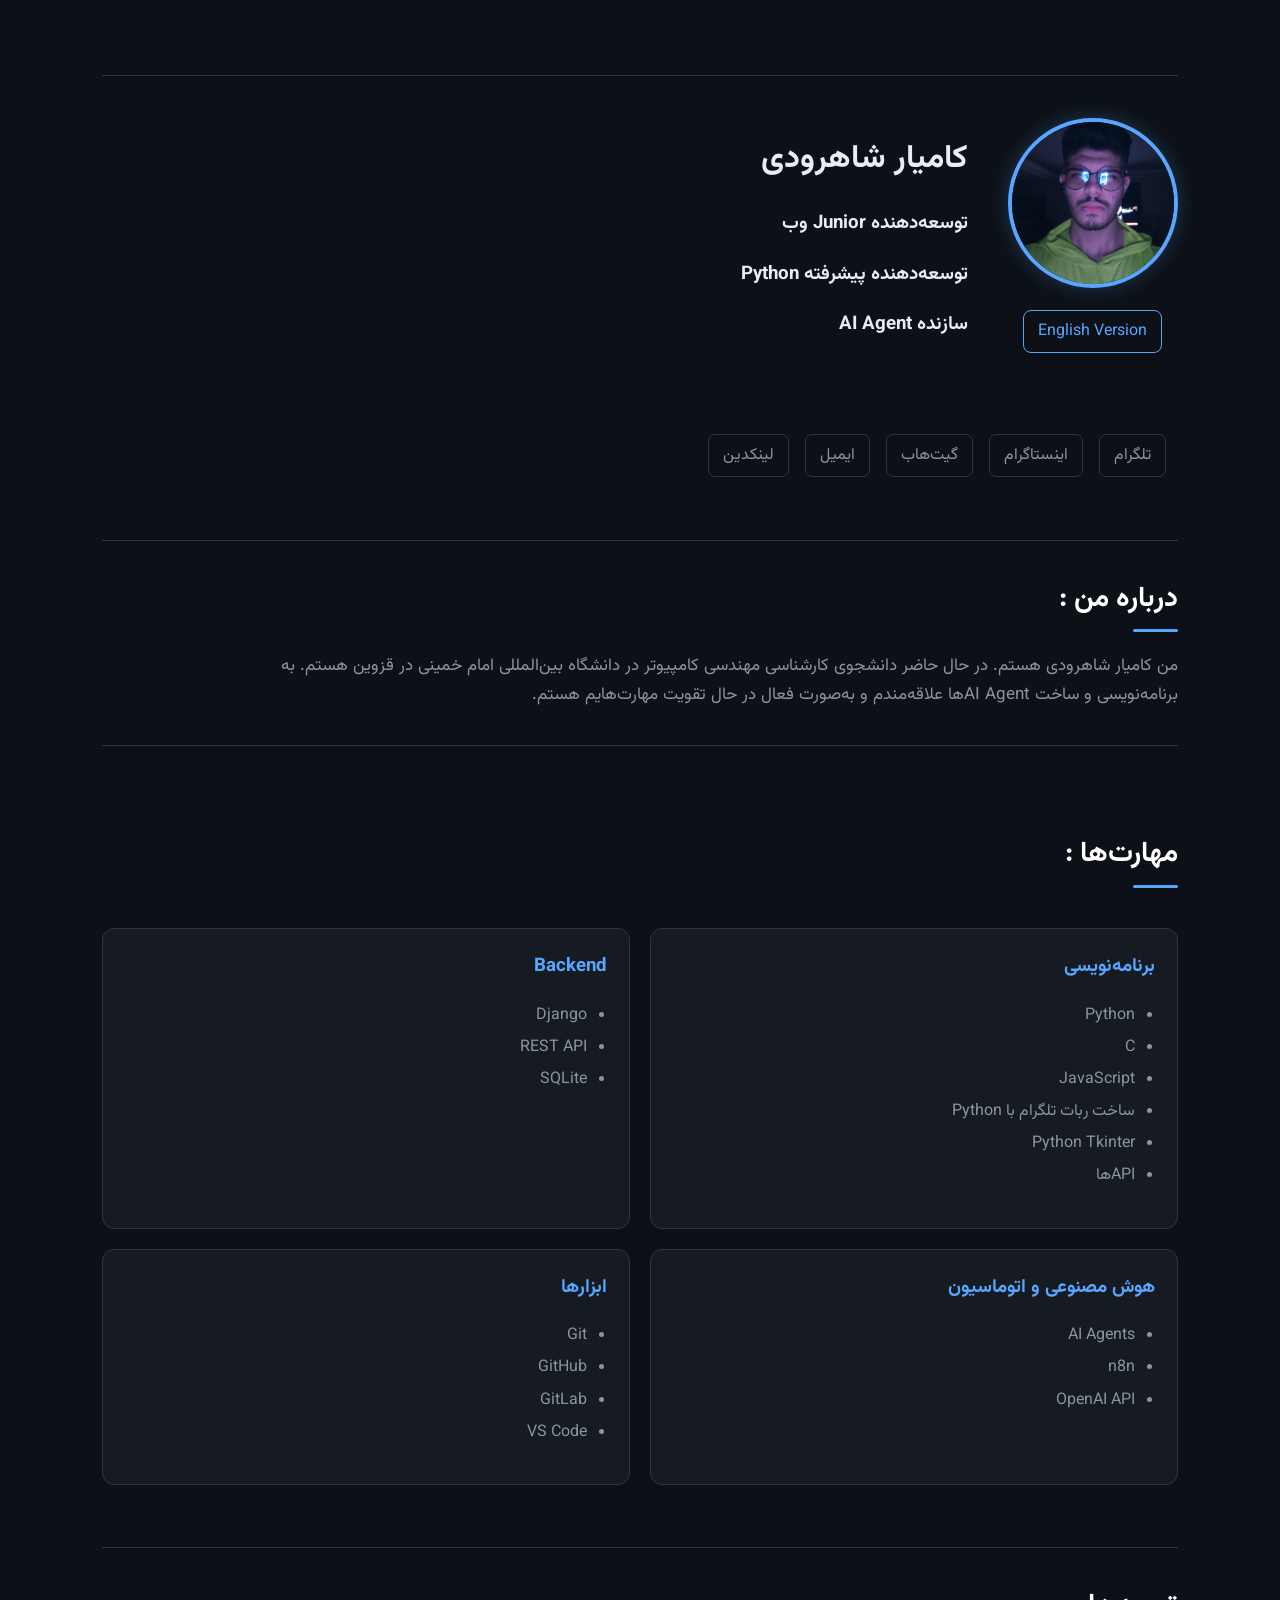
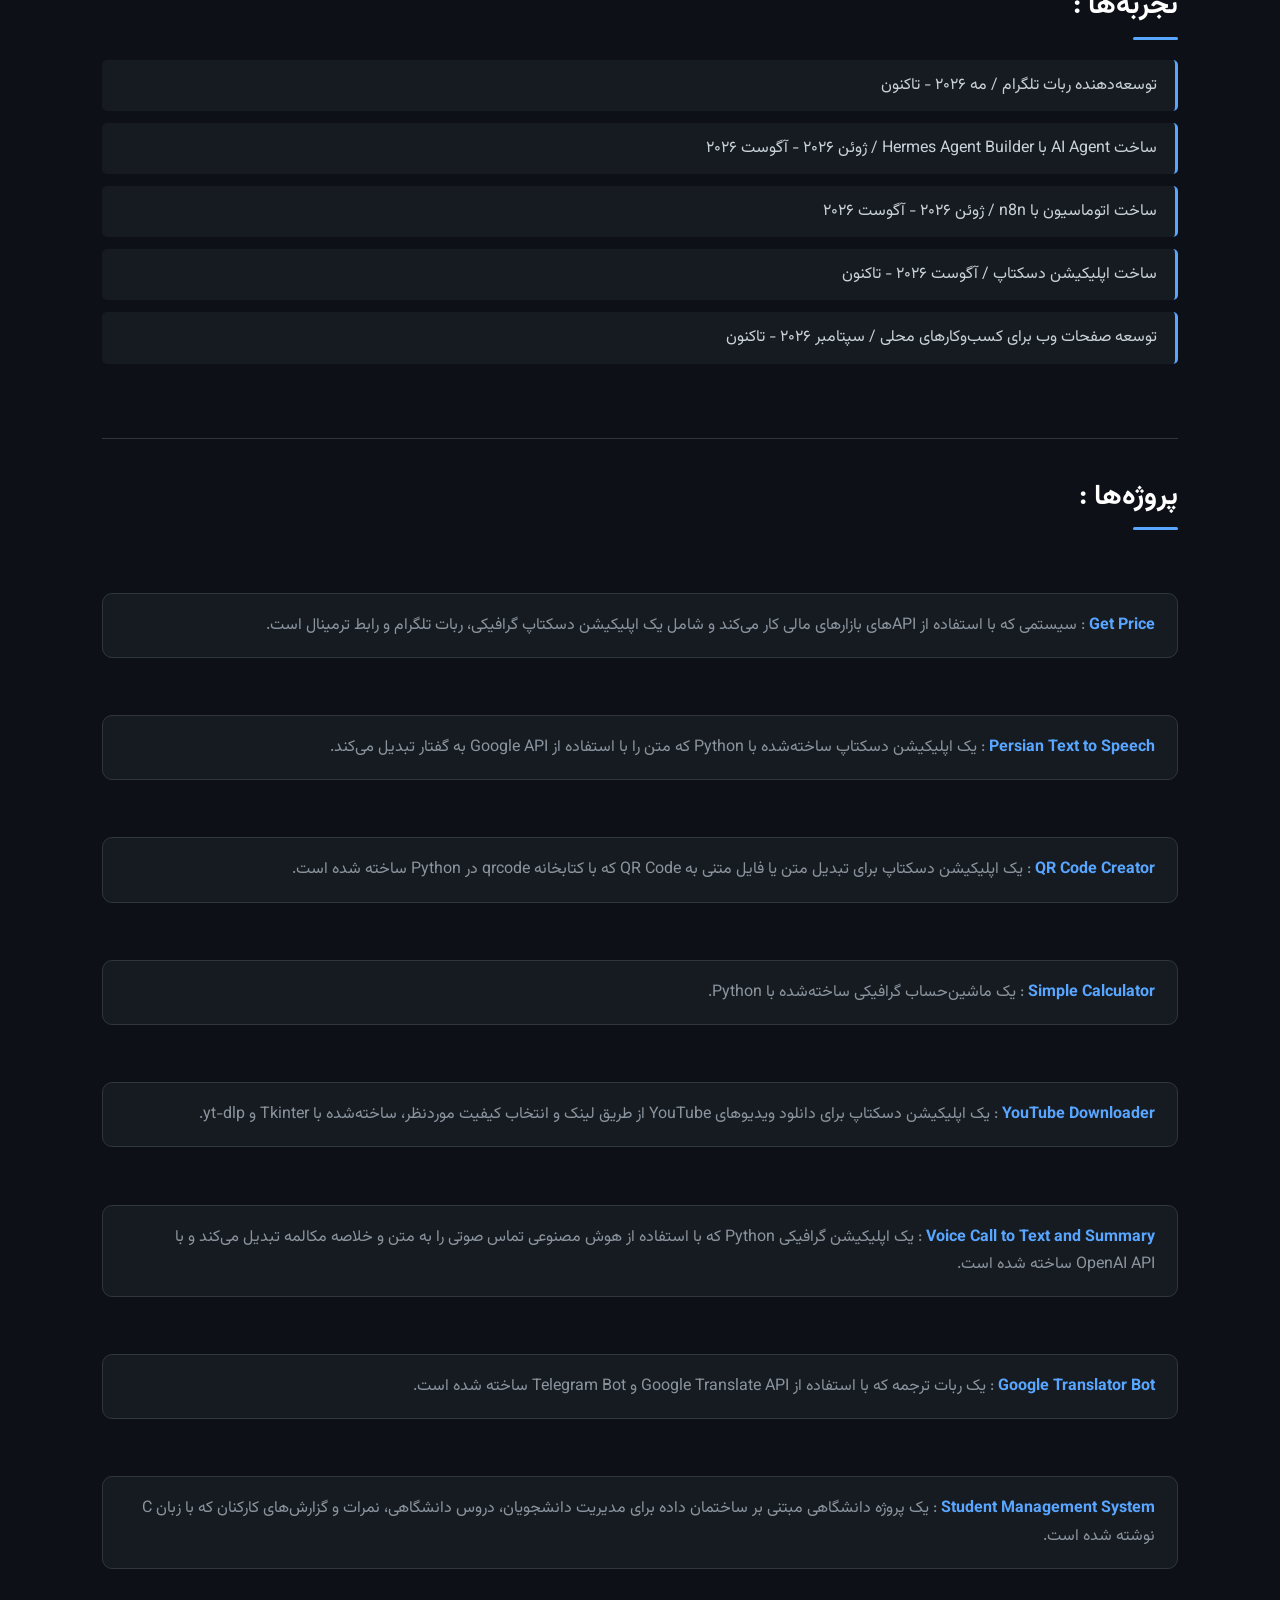
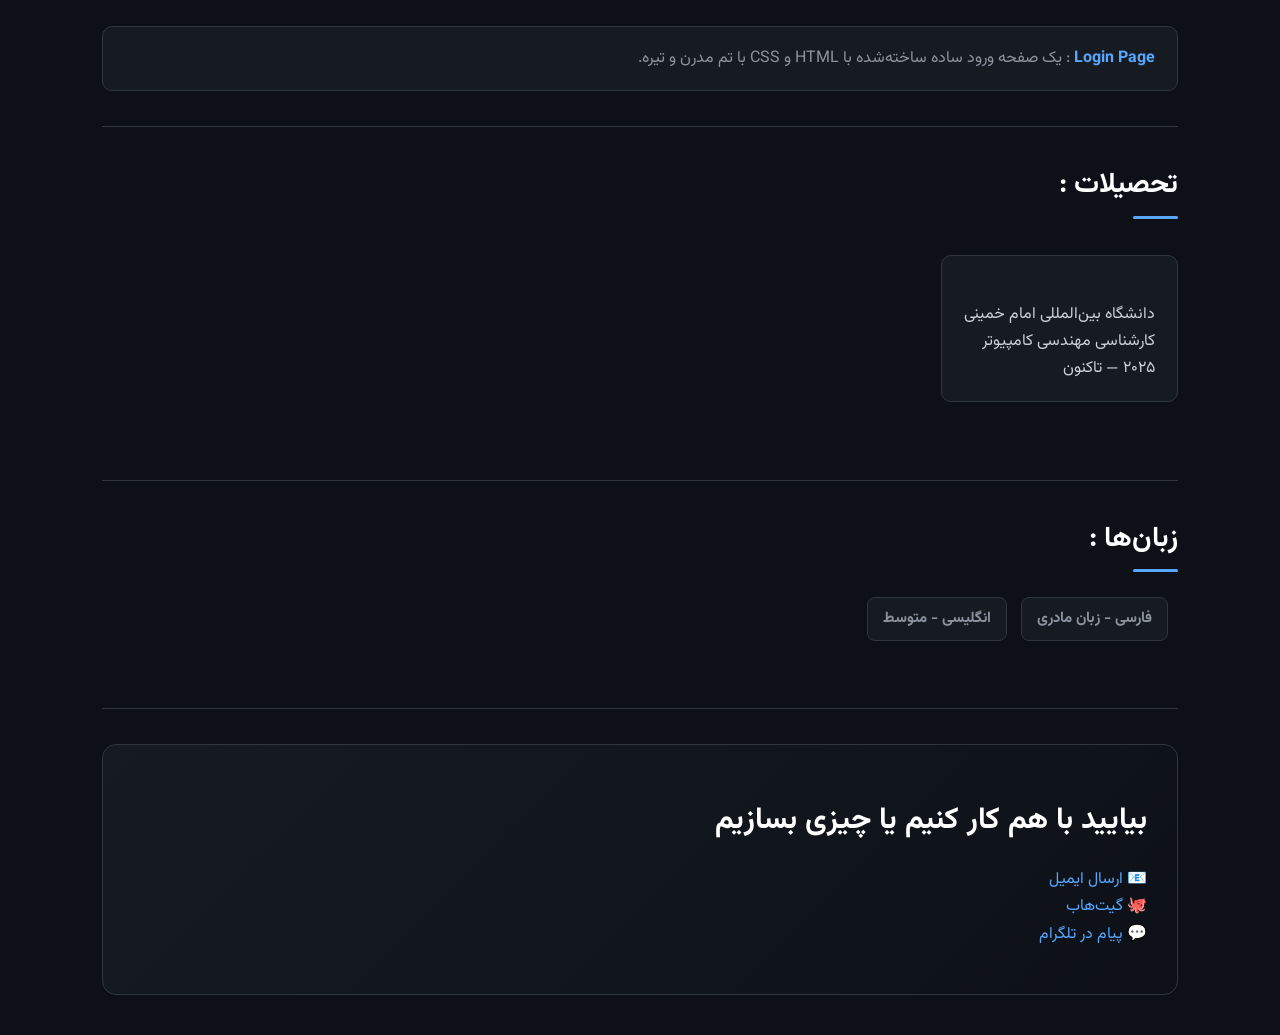
==== persian.html @ fa803564 "persian version and font added" ====
<!DOCTYPE html>
<html lang="fa" dir="rtl">

<head>
    <meta charset="UTF-8">
    <meta name="viewport" content="width=device-width, initial-scale=1.0">
    <link rel="stylesheet" href="./style/style.css">
    <link rel="stylesheet" href="./style/persian-style.css">
    <title>رزومه کامیار شاهرودی</title>
</head>

<body>
    <hr>

    <div class="profile-header">

        <div class="profile-info">
            <h1>کامیار شاهرودی</h1>
            <h3>توسعه‌دهنده Junior وب</h3>
            <h3>توسعه‌دهنده پیشرفته Python</h3>
            <h3>سازنده AI Agent</h3>
        </div>

        <div class="profile-photo">
            <img src="./images/profile.jpg" alt="کامیار شاهرودی" class="profile-image">
            <a href="./index.html" class="language-btn">English Version</a>
        </div>

    </div>

    <br><br>

    <div class="links">
        <a href="https://t.me/KamyJooon" target="_blank">تلگرام</a>
        <a href="https://www.instagram.com/kamyarr166" target="_blank">اینستاگرام</a>
        <a href="https://github.com/kamyarshah-11" target="_blank">گیت‌هاب</a>
        <a href="mailto:kshahroudi97@gmail.com" target="_blank">ایمیل</a>
        <a href="https://t.me/KamyJooon" target="_blank">لینکدین</a>
    </div>

    <br>
    <hr>

    <div class="t-meabou">
        <h2>درباره من :</h2>
        <p>
            من کامیار شاهرودی هستم. در حال حاضر دانشجوی کارشناسی مهندسی کامپیوتر
            در دانشگاه بین‌المللی امام خمینی در قزوین هستم. به برنامه‌نویسی و ساخت
            AI Agentها علاقه‌مندم و به‌صورت فعال در حال تقویت مهارت‌هایم هستم.
        </p>
    </div>

    <hr>
    <br>

    <div class="skills">
        <h2>مهارت‌ها :</h2>

        <div class="skill">
            <h3>برنامه‌نویسی</h3>
            <ul>
                <li>Python</li>
                <li>C</li>
                <li>JavaScript</li>
                <li>ساخت ربات تلگرام با Python</li>
                <li>Python Tkinter</li>
                <li>APIها</li>
            </ul>
        </div>

        <div class="skill">
            <h3>Backend</h3>
            <ul>
                <li>Django</li>
                <li>REST API</li>
                <li>SQLite</li>
            </ul>
        </div>

        <div class="skill">
            <h3>هوش مصنوعی و اتوماسیون</h3>
            <ul>
                <li>AI Agents</li>
                <li>n8n</li>
                <li>OpenAI API</li>
            </ul>
        </div>

        <div class="skill">
            <h3>ابزارها</h3>
            <ul>
                <li>Git</li>
                <li>GitHub</li>
                <li>GitLab</li>
                <li>VS Code</li>
            </ul>
        </div>
    </div>

    <br>
    <hr>

    <div class="experiences">
        <h2>تجربه‌ها :</h2>
        <p>توسعه‌دهنده ربات تلگرام / مه ۲۰۲۶ - تاکنون</p>
        <p>ساخت AI Agent با Hermes Agent Builder / ژوئن ۲۰۲۶ - آگوست ۲۰۲۶</p>
        <p>ساخت اتوماسیون با n8n / ژوئن ۲۰۲۶ - آگوست ۲۰۲۶</p>
        <p>ساخت اپلیکیشن دسکتاپ / آگوست ۲۰۲۶ - تاکنون</p>
        <p>توسعه صفحات وب برای کسب‌وکارهای محلی / سپتامبر ۲۰۲۶ - تاکنون</p>
    </div>

    <br>
    <hr>

    <div class="projects">
        <h2>پروژه‌ها :</h2>
        <br>

        <div class="project">
            <p>
                <a href="https://github.com/kamyarshah-11/get-price-telegram-bot" target="_blank">Get Price</a> :
                سیستمی که با استفاده از APIهای بازارهای مالی کار می‌کند و شامل
                یک اپلیکیشن دسکتاپ گرافیکی، ربات تلگرام و رابط ترمینال است.
            </p>
        </div>

        <br>

        <div class="project">
            <p>
                <a href="https://github.com/kamyarshah-11/persian-tts" target="_blank">Persian Text to Speech</a> :
                یک اپلیکیشن دسکتاپ ساخته‌شده با Python که متن را با استفاده از
                Google API به گفتار تبدیل می‌کند.
            </p>
        </div>

        <br>

        <div class="project">
            <p>
                <a href="https://github.com/kamyarshah-11/QR-code-creator" target="_blank">QR Code Creator</a> :
                یک اپلیکیشن دسکتاپ برای تبدیل متن یا فایل متنی به QR Code که با
                کتابخانه qrcode در Python ساخته شده است.
            </p>
        </div>

        <br>

        <div class="project">
            <p>
                <a href="https://github.com/kamyarshah-11/Kamyar-Calculator" target="_blank">Simple Calculator</a> :
                یک ماشین‌حساب گرافیکی ساخته‌شده با Python.
            </p>
        </div>

        <br>

        <div class="project">
            <p>
                <a href="https://github.com/kamyarshah-11/YouTube-Downloader" target="_blank">YouTube Downloader</a> :
                یک اپلیکیشن دسکتاپ برای دانلود ویدیوهای YouTube از طریق لینک و
                انتخاب کیفیت موردنظر، ساخته‌شده با Tkinter و yt-dlp.
            </p>
        </div>

        <br>

        <div class="project">
            <p>
                <a href="https://github.com/kamyarshah-11/voice-call-to-text" target="_blank">Voice Call to Text and
                    Summary</a> :
                یک اپلیکیشن گرافیکی Python که با استفاده از هوش مصنوعی تماس صوتی
                را به متن و خلاصه مکالمه تبدیل می‌کند و با OpenAI API ساخته شده است.
            </p>
        </div>

        <br>

        <div class="project">
            <p>
                <a href="https://github.com/kamyarshah-11/google-translator-bot" target="_blank">Google Translator
                    Bot</a> :
                یک ربات ترجمه که با استفاده از Google Translate API و Telegram Bot ساخته شده است.
            </p>
        </div>

        <br>

        <div class="project">
            <p>
                <a href="https://github.com/kamyarshah-11/final-project" target="_blank">Student Management System</a> :
                یک پروژه دانشگاهی مبتنی بر ساختمان داده برای مدیریت دانشجویان،
                دروس دانشگاهی، نمرات و گزارش‌های کارکنان که با زبان C نوشته شده است.
            </p>
        </div>

        <br>

        <div class="project">
            <p>
                <a href="https://github.com/kamyarshah-11/login-page" target="_blank">Login Page</a> :
                یک صفحه ورود ساده ساخته‌شده با HTML و CSS با تم مدرن و تیره.
            </p>
        </div>
    </div>

    <hr>

    <div class="education">
        <h2>تحصیلات :</h2>
        <p>
            دانشگاه بین‌المللی امام خمینی
            کارشناسی مهندسی کامپیوتر
            ۲۰۲۵ — تاکنون
        </p>
    </div>

    <br>
    <hr>

    <div class="lang">
        <h2>زبان‌ها :</h2>
        <h3>فارسی - زبان مادری</h3>
        <h3>انگلیسی - متوسط</h3>
    </div>

    <br>
    <hr>

    <div class="contact">
        <h1>بیایید با هم کار کنیم یا چیزی بسازیم</h1>
        <p>
            📧 <a href="mailto:kshahroudi97@gmail.com" target="_blank">ارسال ایمیل</a>
            <br>
            🐙 <a href="https://github.com/kamyarshah-11" target="_blank">گیت‌هاب</a>
            <br>
            💬 <a href="https://t.me/KamyJooon" target="_blank">پیام در تلگرام</a>
        </p>
    </div>

</body>

</html>
---- style/style.css ----
/* =========================
   General
========================= */

@font-face {
  font-family: "Vazirmatn";
  src: url("../fonts/Vazirmatn-VariableFont_wght.ttf") format("truetype");
  font-weight: 100 900;
  font-style: normal;
}

* {
  box-sizing: border-box;
}

html {
  scroll-behavior: smooth;
}

body {
  margin: 0;
  padding: 40px 8%;
  background: #0d1117;
  color: #e6edf3;
  font-family: Arial, sans-serif;
  line-height: 1.7;
}

/* =========================
   Main separators
========================= */

hr {
  border: none;
  height: 1px;
  background: #30363d;
  margin: 35px 0;
}

/* =========================
   Head / Introduction
========================= */

body > h1 {
  font-size: 48px;
  margin-bottom: 5px;
  color: #ffffff;
  letter-spacing: -1px;
}

.profile-header {
  display: flex;
  align-items: center;
  justify-content: space-between;
  gap: 40px;
}

.profile-info {
  flex: 1;
}

.profile-image {
  width: 170px;
  height: 170px;

  border-radius: 50%;

  object-fit: cover;

  border: 4px solid #58a6ff;

  box-shadow: 0 0 20px rgba(88, 166, 255, 0.25);

  order: 2;
}

body > h3 {
  display: inline-block;
  margin: 5px 10px 5px 0;
  padding: 7px 14px;
  border: 1px solid #30363d;
  border-radius: 8px;
  color: #58a6ff;
  background: #161b22;
  font-size: 15px;
}

/* =========================
   Links
========================= */

.links {
  margin-top: 20px;
}

.links a {
  display: inline-block;
  margin-right: 12px;
  padding: 7px 14px;
  color: #8b949e;
  text-decoration: none;
  border: 1px solid #30363d;
  border-radius: 7px;
  transition: 0.25s;
}

.links a:hover {
  color: #58a6ff;
  border-color: #58a6ff;
  background: #161b22;
  transform: translateY(-2px);
}

/* =========================
   Section titles
========================= */

h2 {
  color: #ffffff;
  font-size: 28px;
  margin-bottom: 20px;
}

h2::after {
  content: "";
  display: block;
  width: 45px;
  height: 3px;
  background: #58a6ff;
  margin-top: 6px;
  border-radius: 10px;
}

/* =========================
   About Me
========================= */

.t-meabou {
  max-width: 900px;
}

.t-meabou p {
  color: #8b949e;
  font-size: 17px;
}

/* =========================
   Skills
========================= */

.skills {
  display: grid;
  grid-template-columns: repeat(2, 1fr);
  gap: 20px;
}

.skills > h2 {
  grid-column: 1 / -1;
}

.skill {
  padding: 22px;
  background: #161b22;
  border: 1px solid #30363d;
  border-radius: 12px;
  transition: 0.25s;
}

.skill:hover {
  border-color: #58a6ff;
  transform: translateY(-4px);
}

.skill h3 {
  color: #58a6ff;
  margin-top: 0;
}

.skill ul {
  padding-left: 20px;
  color: #8b949e;
}

.skill li {
  margin: 5px 0;
}

/* =========================
   Experiences
========================= */

.experiences p {
  margin: 12px 0;
  padding: 12px 18px;
  background: #161b22;
  border-left: 3px solid #58a6ff;
  border-radius: 5px;
  color: #c9d1d9;
}

/* =========================
   Projects
========================= */

.projects {
  display: block;
}

.project {
  padding: 18px 22px;
  margin: 15px 0;
  background: #161b22;
  border: 1px solid #30363d;
  border-radius: 10px;
  transition: 0.25s;
}

.project:hover {
  border-color: #58a6ff;
  transform: translateX(5px);
}

.project p {
  margin: 0;
  color: #8b949e;
}

.project a {
  color: #58a6ff;
  font-weight: bold;
  text-decoration: none;
}

.project a:hover {
  text-decoration: underline;
}

/* =========================
   Education
========================= */

.education p {
  display: inline-block;
  padding: 18px 22px;
  background: #161b22;
  border: 1px solid #30363d;
  border-radius: 10px;
  color: #c9d1d9;
  white-space: pre-line;
}

/* =========================
   Languages
========================= */

.lang h3 {
  display: inline-block;
  margin: 5px 10px 5px 0;
  padding: 8px 15px;
  background: #161b22;
  border: 1px solid #30363d;
  border-radius: 8px;
  color: #8b949e;
  font-size: 15px;
}

/* =========================
   Contact
========================= */

.contact {
  margin-top: 20px;
  padding: 30px;
  background: linear-gradient(135deg, #161b22, #0d1117);
  border: 1px solid #30363d;
  border-radius: 14px;
}

.contact h1 {
  color: #ffffff;
  font-size: 30px;
}

.contact a {
  color: #58a6ff;
  text-decoration: none;
}

.contact a:hover {
  text-decoration: underline;
}

.language-btn {
  display: block;
  width: fit-content;
  margin: 12px auto 0;
  padding: 7px 14px;
  color: #58a6ff;
  text-decoration: none;
  border: 1px solid #58a6ff;
  border-radius: 8px;
  transition: 0.25s;
  direction: rtl;
  font-family: "Vazirmatn", Arial, sans-serif;
}

.language-btn:hover {
  background: #58a6ff;
  color: #0d1117;
}

/* =========================
   Responsive
========================= */

@media (max-width: 700px) {
  body {
    padding: 25px 5%;
  }

  body > h1 {
    font-size: 36px;
  }

  .skills {
    grid-template-columns: 1fr;
  }

  .skills > h2 {
    grid-column: auto;
  }

  body > h3 {
    display: block;
    width: fit-content;
  }

  .links a {
    margin-bottom: 8px;
  }

  .contact h1 {
    font-size: 24px;
  }
}
---- style/persian-style.css ----
@font-face {
    font-family: "Vazirmatn";
    src: url("../fonts/Vazirmatn-VariableFont_wght.ttf") format("truetype");
    font-weight: 100 900;
    font-style: normal;
}

html,
body {
    font-family: "Vazirmatn", Arial, sans-serif;
}

body {
    direction: rtl;
}

.profile-header {
    direction: ltr;
}

.profile-info {
    direction: rtl;
    text-align: right;
}

.profile-photo {
    direction: ltr;
}

.links {
    text-align: right;
}

.t-meabou,
.skills,
.experiences,
.projects,
.education,
.lang,
.contact {
    direction: rtl;
    text-align: right;
}

.skill {
    text-align: right;
}

.skill ul {
    padding-left: 0;
    padding-right: 20px;
}

.experiences p {
    border-left: none;
    border-right: 3px solid #58a6ff;
}

.project {
    text-align: right;
}

.education p {
    white-space: pre-line;
}

.language-btn {
    display: block;
    width: fit-content;
    margin: 12px auto 0;
    padding: 7px 14px;
    color: #58a6ff;
    text-decoration: none;
    border: 1px solid #58a6ff;
    border-radius: 8px;
    transition: 0.25s;
    direction: rtl;
}

.language-btn:hover {
    background: #58a6ff;
    color: #0d1117;
}

@media (max-width: 700px) {
    .profile-header {
        direction: ltr;
    }

    .profile-info {
        direction: rtl;
    }
}
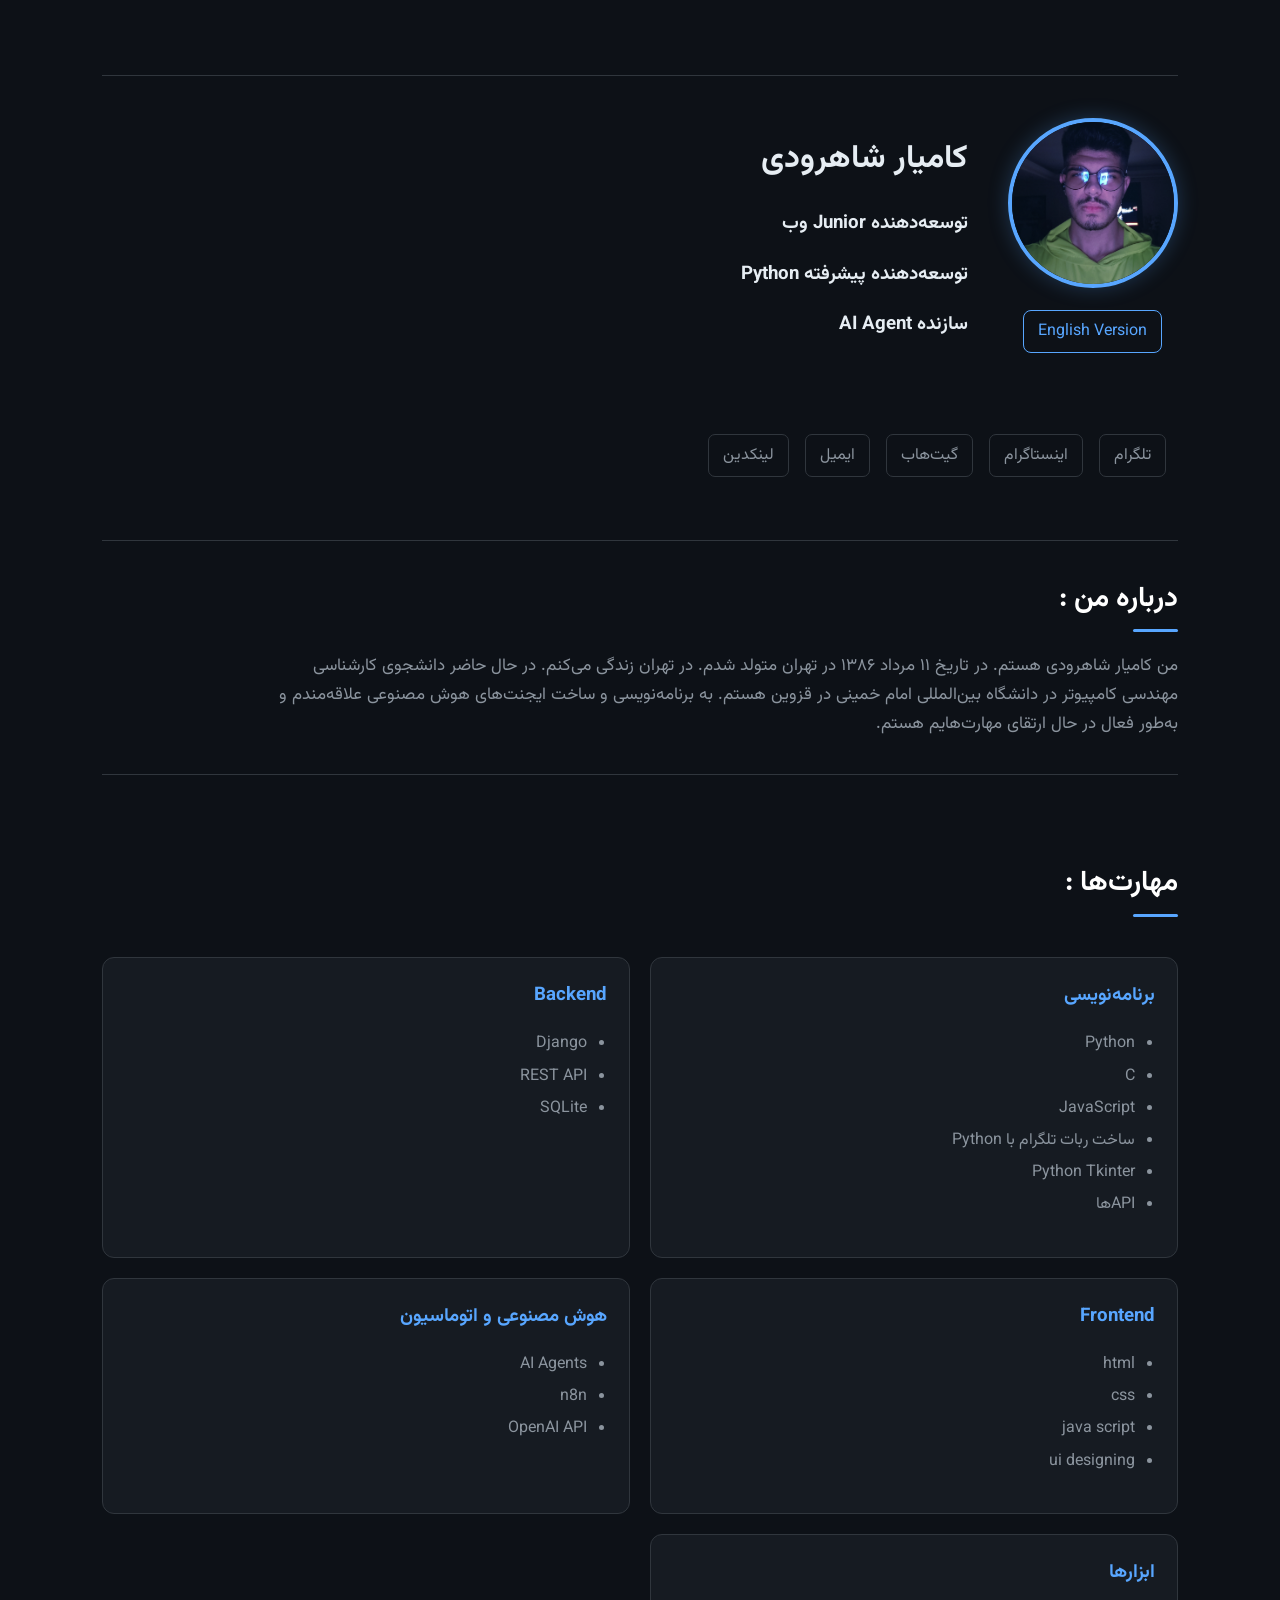
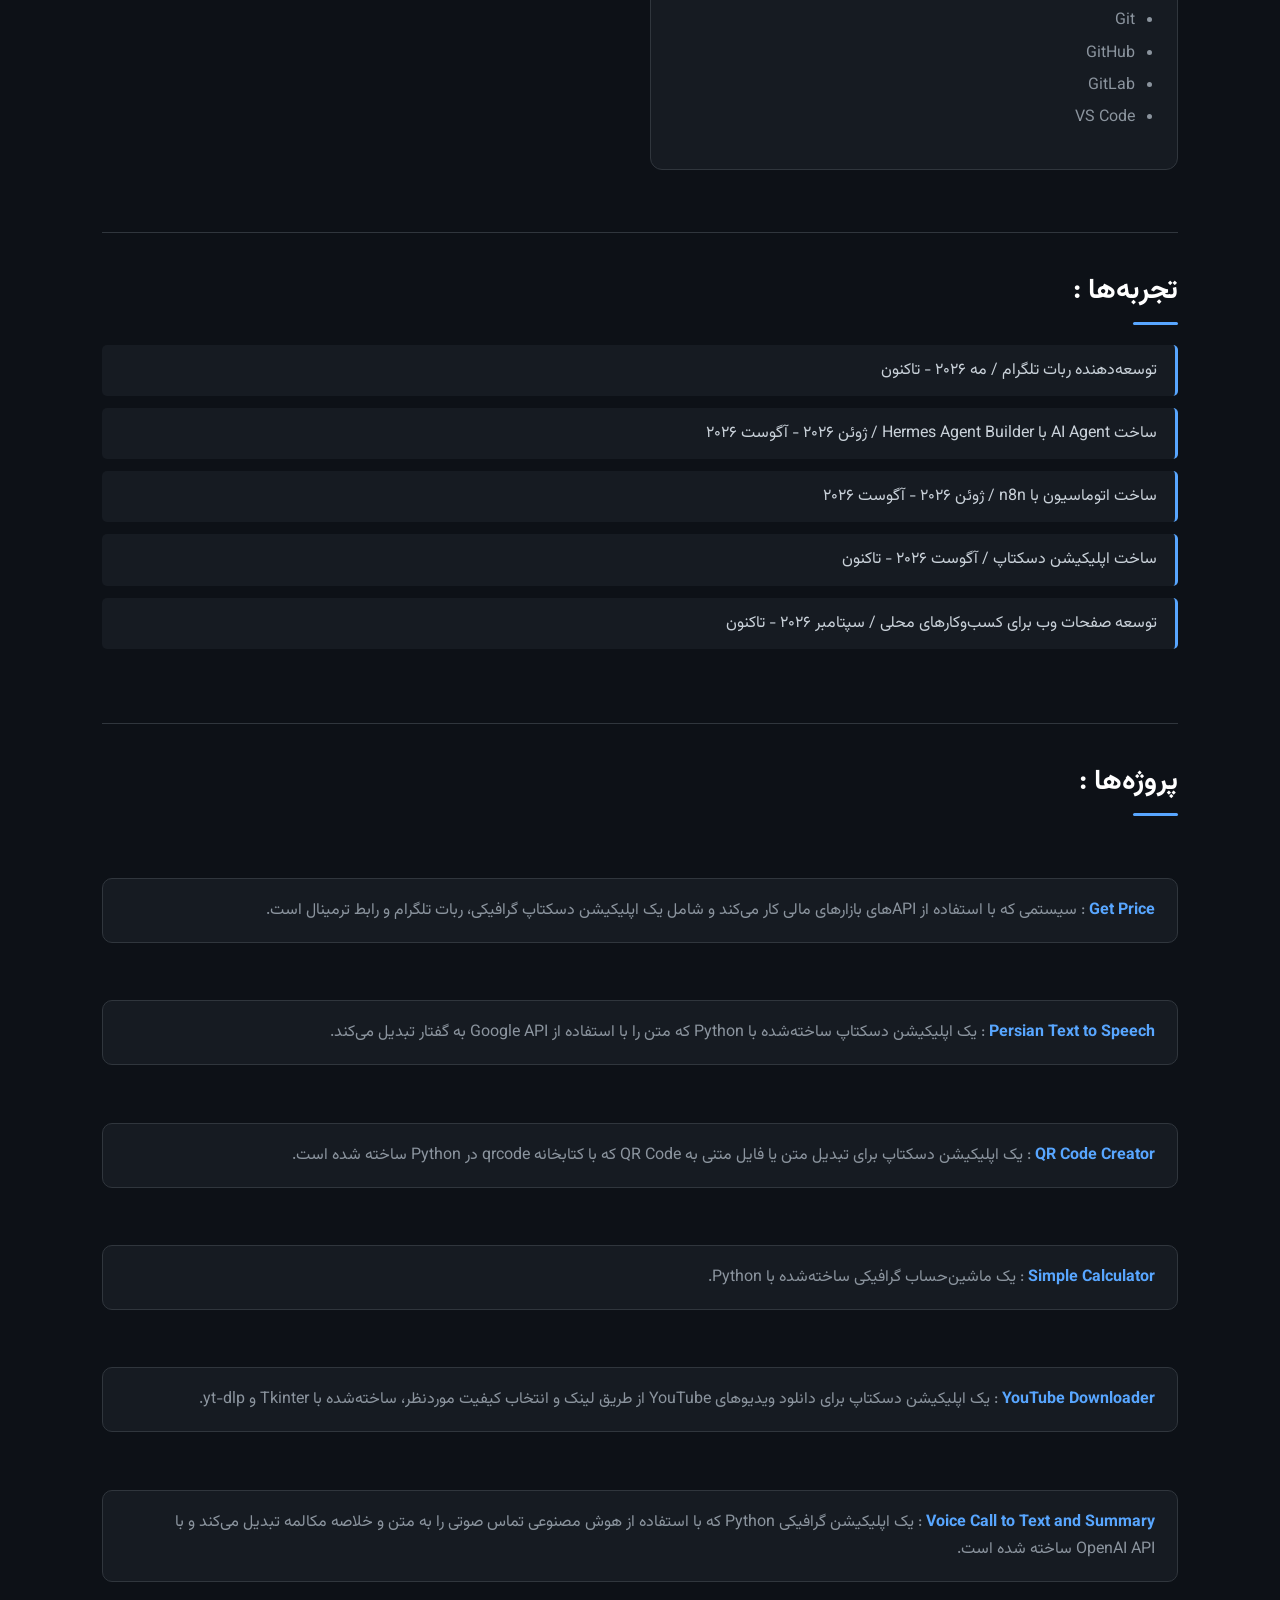
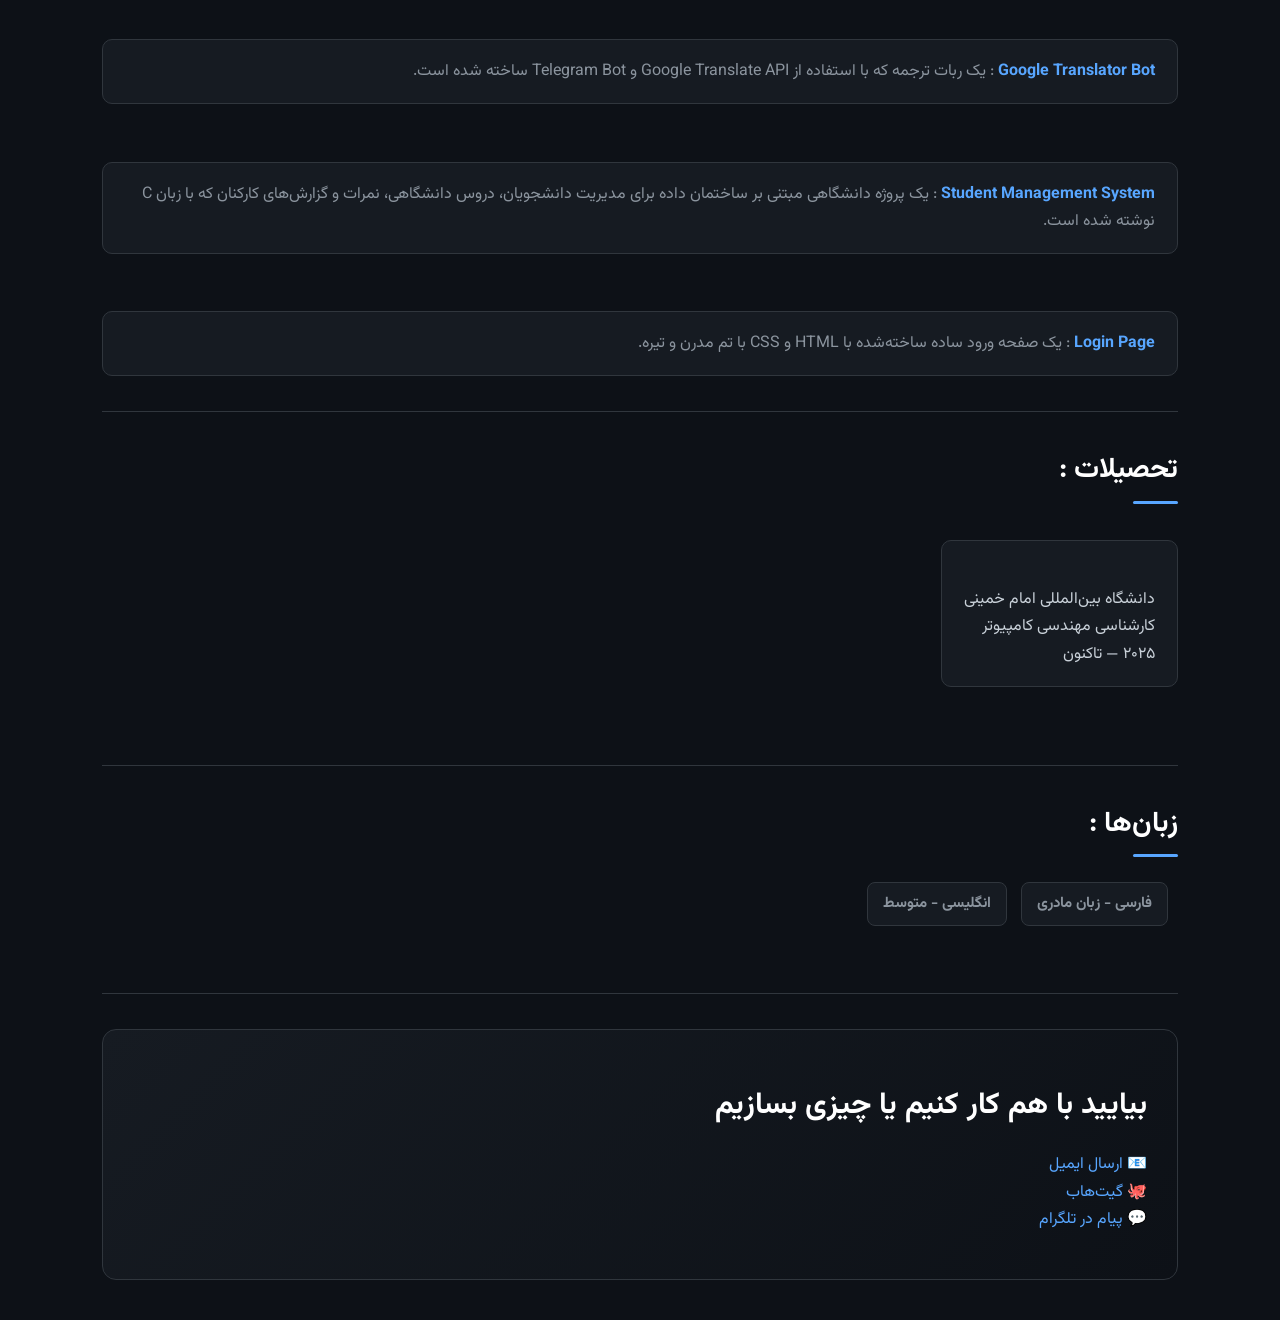
==== commit f3a66d3d: "address - age & frontend card added , title changed" ====
--- a/persian.html
+++ b/persian.html
@@ -6,7 +6,7 @@
     <meta name="viewport" content="width=device-width, initial-scale=1.0">
     <link rel="stylesheet" href="./style/style.css">
     <link rel="stylesheet" href="./style/persian-style.css">
-    <title>رزومه کامیار شاهرودی</title>
+    <title>Kamyar Shahroudi</title>
 </head>
 
 <body>
@@ -44,9 +44,9 @@
     <div class="t-meabou">
         <h2>درباره من :</h2>
         <p>
-            من کامیار شاهرودی هستم. در حال حاضر دانشجوی کارشناسی مهندسی کامپیوتر
-            در دانشگاه بین‌المللی امام خمینی در قزوین هستم. به برنامه‌نویسی و ساخت
-            AI Agentها علاقه‌مندم و به‌صورت فعال در حال تقویت مهارت‌هایم هستم.
+            من کامیار شاهرودی هستم. در تاریخ ۱۱ مرداد ۱۳۸۶ در تهران متولد شدم. در تهران زندگی می‌کنم. در حال حاضر
+            دانشجوی کارشناسی مهندسی کامپیوتر در دانشگاه بین‌المللی امام خمینی در قزوین هستم. به برنامه‌نویسی و ساخت
+            ایجنت‌های هوش مصنوعی علاقه‌مندم و به‌طور فعال در حال ارتقای مهارت‌هایم هستم.
         </p>
     </div>
 
@@ -74,6 +74,16 @@
                 <li>Django</li>
                 <li>REST API</li>
                 <li>SQLite</li>
+            </ul>
+        </div>
+
+        <div class="skill">
+            <h3>Frontend</h3>
+            <ul>
+                <li>html</li>
+                <li>css</li>
+                <li>java script</li>
+                <li>ui designing</li>
             </ul>
         </div>
 
--- a/style/persian-style.css
+++ b/style/persian-style.css
@@ -1,34 +1,34 @@
 @font-face {
-    font-family: "Vazirmatn";
-    src: url("../fonts/Vazirmatn-VariableFont_wght.ttf") format("truetype");
-    font-weight: 100 900;
-    font-style: normal;
+  font-family: "Vazirmatn";
+  src: url("../fonts/Vazirmatn-VariableFont_wght.ttf") format("truetype");
+  font-weight: 100 900;
+  font-style: normal;
 }
 
 html,
 body {
-    font-family: "Vazirmatn", Arial, sans-serif;
+  font-family: "Vazirmatn", Arial, sans-serif;
 }
 
 body {
-    direction: rtl;
+  direction: rtl;
 }
 
 .profile-header {
-    direction: ltr;
+  direction: ltr;
 }
 
 .profile-info {
-    direction: rtl;
-    text-align: right;
+  direction: rtl;
+  text-align: right;
 }
 
 .profile-photo {
-    direction: ltr;
+  direction: ltr;
 }
 
 .links {
-    text-align: right;
+  text-align: right;
 }
 
 .t-meabou,
@@ -38,56 +38,56 @@
 .education,
 .lang,
 .contact {
-    direction: rtl;
-    text-align: right;
+  direction: rtl;
+  text-align: right;
 }
 
 .skill {
-    text-align: right;
+  text-align: right;
 }
 
 .skill ul {
-    padding-left: 0;
-    padding-right: 20px;
+  padding-left: 0;
+  padding-right: 20px;
 }
 
 .experiences p {
-    border-left: none;
-    border-right: 3px solid #58a6ff;
+  border-left: none;
+  border-right: 3px solid #58a6ff;
 }
 
 .project {
-    text-align: right;
+  text-align: right;
 }
 
 .education p {
-    white-space: pre-line;
+  white-space: pre-line;
 }
 
 .language-btn {
-    display: block;
-    width: fit-content;
-    margin: 12px auto 0;
-    padding: 7px 14px;
-    color: #58a6ff;
-    text-decoration: none;
-    border: 1px solid #58a6ff;
-    border-radius: 8px;
-    transition: 0.25s;
-    direction: rtl;
+  display: block;
+  width: fit-content;
+  margin: 12px auto 0;
+  padding: 7px 14px;
+  color: #58a6ff;
+  text-decoration: none;
+  border: 1px solid #58a6ff;
+  border-radius: 8px;
+  transition: 0.25s;
+  direction: rtl;
 }
 
 .language-btn:hover {
-    background: #58a6ff;
-    color: #0d1117;
+  background: #58a6ff;
+  color: #0d1117;
 }
 
 @media (max-width: 700px) {
-    .profile-header {
-        direction: ltr;
-    }
+  .profile-header {
+    direction: ltr;
+  }
 
-    .profile-info {
-        direction: rtl;
-    }
+  .profile-info {
+    direction: rtl;
+  }
 }
